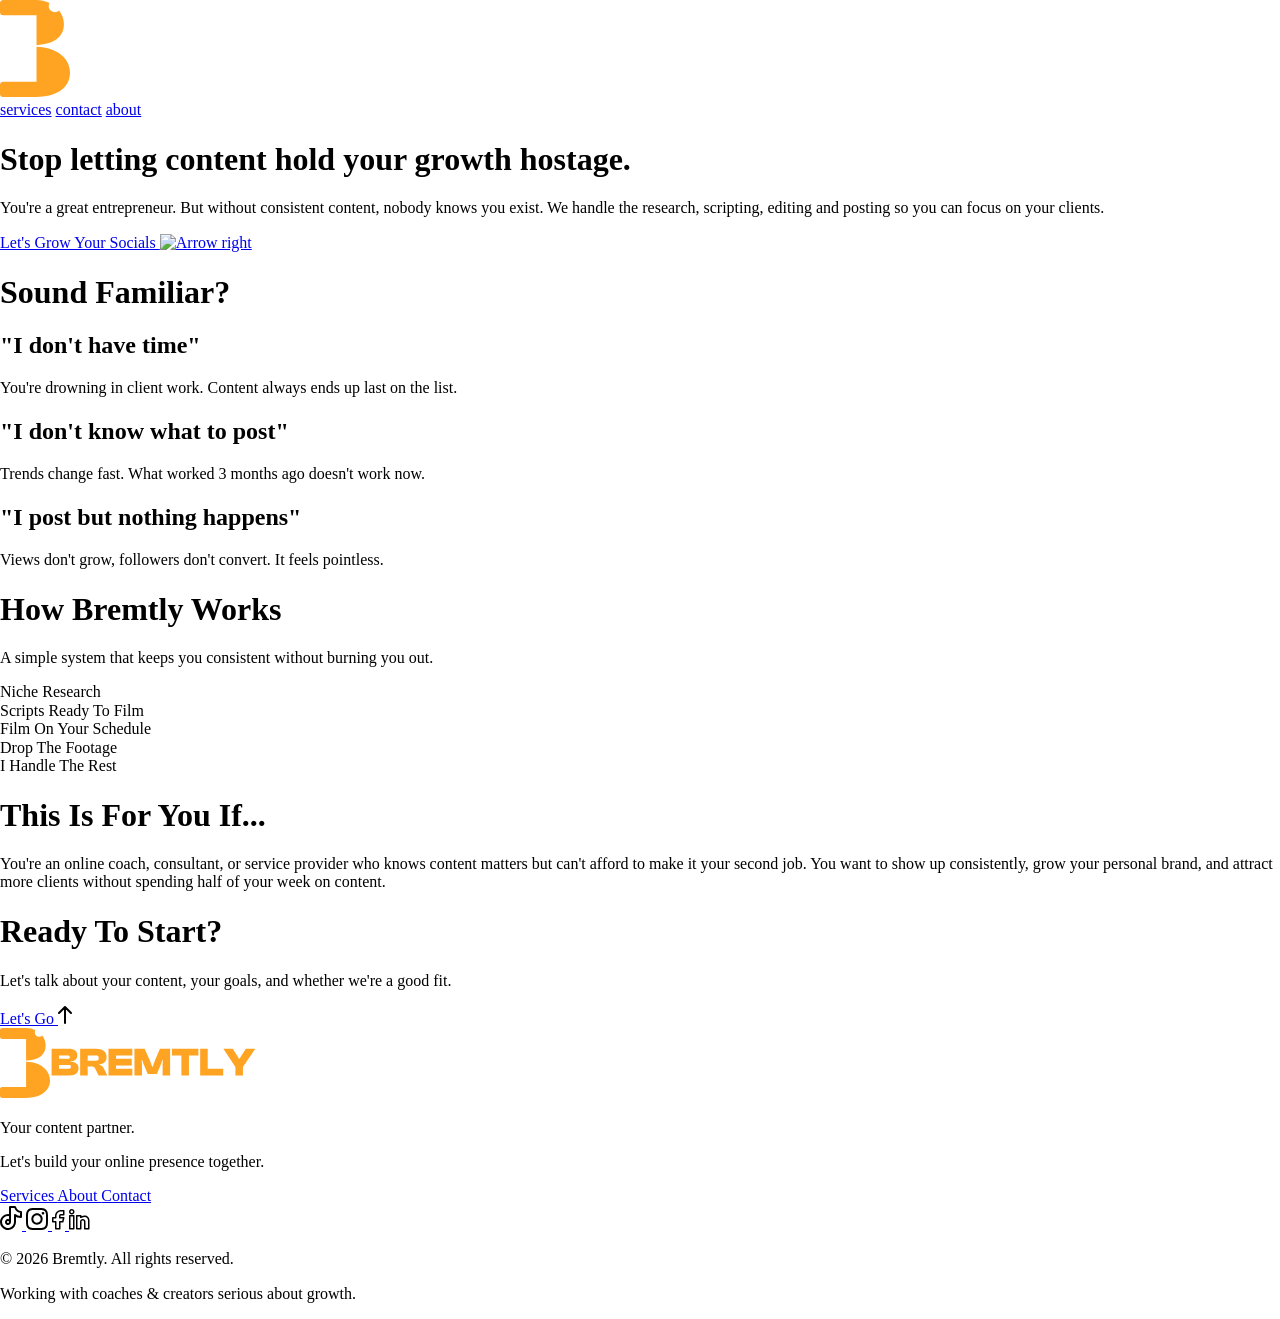
==== index.html @ 15158b9b "jsem hodne moc zmaten" ====
<!DOCTYPE html>
<html lang="cs">

<head>
    <meta charset="UTF-8">
    <meta name="viewport" content="width=device-width, initial-scale=1.0">

    <title>Bremtly Your Content Partner</title>
    <link rel="stylesheet" href="styles.css">
    <link rel="stylesheet" href="normalize.css">

</head>

<body>

    <header class="header">
            <nav class="nav">

                <a class="nav__logo" href="home.html">
                    <img src="../assets/imgs/logo/logo primary.svg" alt="Bremtly logo">
                </a>

                <div class="nav__links">
                    <a href="services.html">services</a>
                    <a href="contact.html">contact</a>
                    <a href="about.html">about</a>
                </div>

            </nav>
    </header>

    <main>

        <section class="hero">
                <div class="hero__content">

                    <h1 class="hero__title">
                        Stop letting content hold your growth hostage.
                    </h1>

                    <p class="hero__text">
                        You're a great entrepreneur. But without consistent content,
                        nobody knows you exist. We handle the research, scripting,
                        editing and posting so you can focus on your clients.
                    </p>

                    <a class="hero__button button" href="contact.html">
                        Let's Grow Your Socials <img src="../assets/imgs/icons/Vector-1.svg" alt="Arrow right">
                    </a>

                </div>

            </div>
        </section>

        <section class="problems">
            <div class="container">

                <h1 class="problems__title">
                    Sound Familiar?
                </h1>

                <div class="problems__list">

                    <article class="problem-card">

                        <h2 class="problem-card__title">
                            "I don't have time"
                        </h2>

                        <p class="problem-card__text">
                            You're drowning in client work. Content always ends up
                            last on the list.
                        </p>

                    </article>

                    <article class="problem-card">

                        <h2 class="problem-card__title">
                            "I don't know what to post"
                        </h2>

                        <p class="problem-card__text">
                            Trends change fast. What worked 3 months ago doesn't
                            work now.
                        </p>

                    </article>

                    <article class="problem-card">

                        <h2 class="problem-card__title">
                            "I post but nothing happens"
                        </h2>

                        <p class="problem-card__text">
                            Views don't grow, followers don't convert. It feels
                            pointless.
                        </p>

                    </article>

                </div>

            </div>
        </section>

        <section class="process">
            <div class="container">

                <h1 class="process__title">
                    How Bremtly Works
                </h1>

                <p class="process__subtitle">
                    A simple system that keeps you consistent without burning you out.
                </p>

                <div class="process__cards">
                    <div class="process__card">
                        Niche Research
                    </div>
                    <div class="process__card">
                        Scripts Ready To Film
                    </div>

                    <div class="process__card">
                        Film On Your Schedule
                    </div>

                    <div class="process__card">
                        Drop The Footage
                    </div>

                    <div class="process__card">
                        I Handle The Rest
                    </div>
                </div>

            </div>
        </section>

        <section class="who is this for">
            <div class="container">

                <h1 class="who is this for__title">
                    This Is For You If...
                </h1>

                <p class="who is this for__text">
                    You're an online coach, consultant, or service provider who
                    knows content matters but can't afford to make it your second
                    job. You want to show up consistently, grow your personal
                    brand, and attract more clients without spending half of your
                    week on content.
                </p>

            </div>
        </section>

        <section class="cta">
                <div class="cta__content">

                    <h1 class="cta__title">
                        Ready To Start?
                    </h1>

                    <p class="cta__text">
                        Let's talk about your content, your goals, and whether
                        we're a good fit.
                    </p>

                    <a class="cta__button button" href="contact.html">
                        Let's Go <img src="../assets/icons/Vector-1.svg" alt="Arrow right">
                    </a>

            </div>
        </section>

    </main>

    <footer class="footer">
        <div class="container">

            <div class="footer__brand">

                <img src="../assets/imgs/logo/full logo primary.svg" alt="full Bremtly logo" class="footer__logo">

                <p class="footer__tagline">
                    Your content partner.
                </p>

                <p class="footer__description">
                    Let's build your online presence together.
                </p>

            </div>

            <nav class="footer__nav">

                <a class="footer__link" href="services.html">
                    Services
                </a>

                <a class="footer__link" href="about.html">
                    About
                </a>

                <a class="footer__link" href="contact.html">
                    Contact
                </a>

            </nav>

            <div class="social media links">
                <a href="#">
                    <img src="../assets/icons/Vector-4.svg" alt="tiktok">
                </a>
                <a href="#">
                    <img src="../assets/icons/Vector.svg" alt="instagram">
                </a>
                <a href="#">
                    <img src="../assets/icons/Vector-7.svg" alt="facebook">
                </a>
                <a href="#">
                    <img src="../assets/icons/Vector-8.svg" alt="linkedin">
                </a>
            </div>

            <div class="footer__bottom">

                <p class="footer__copyright">
                    © 2026 Bremtly. All rights reserved.
                </p>

                <p class="footer__note">
                    Working with coaches & creators serious about growth.
                </p>

            </div>

        </div>
    </footer>

</body>

</html>
---- styles.css ----
@root {

}
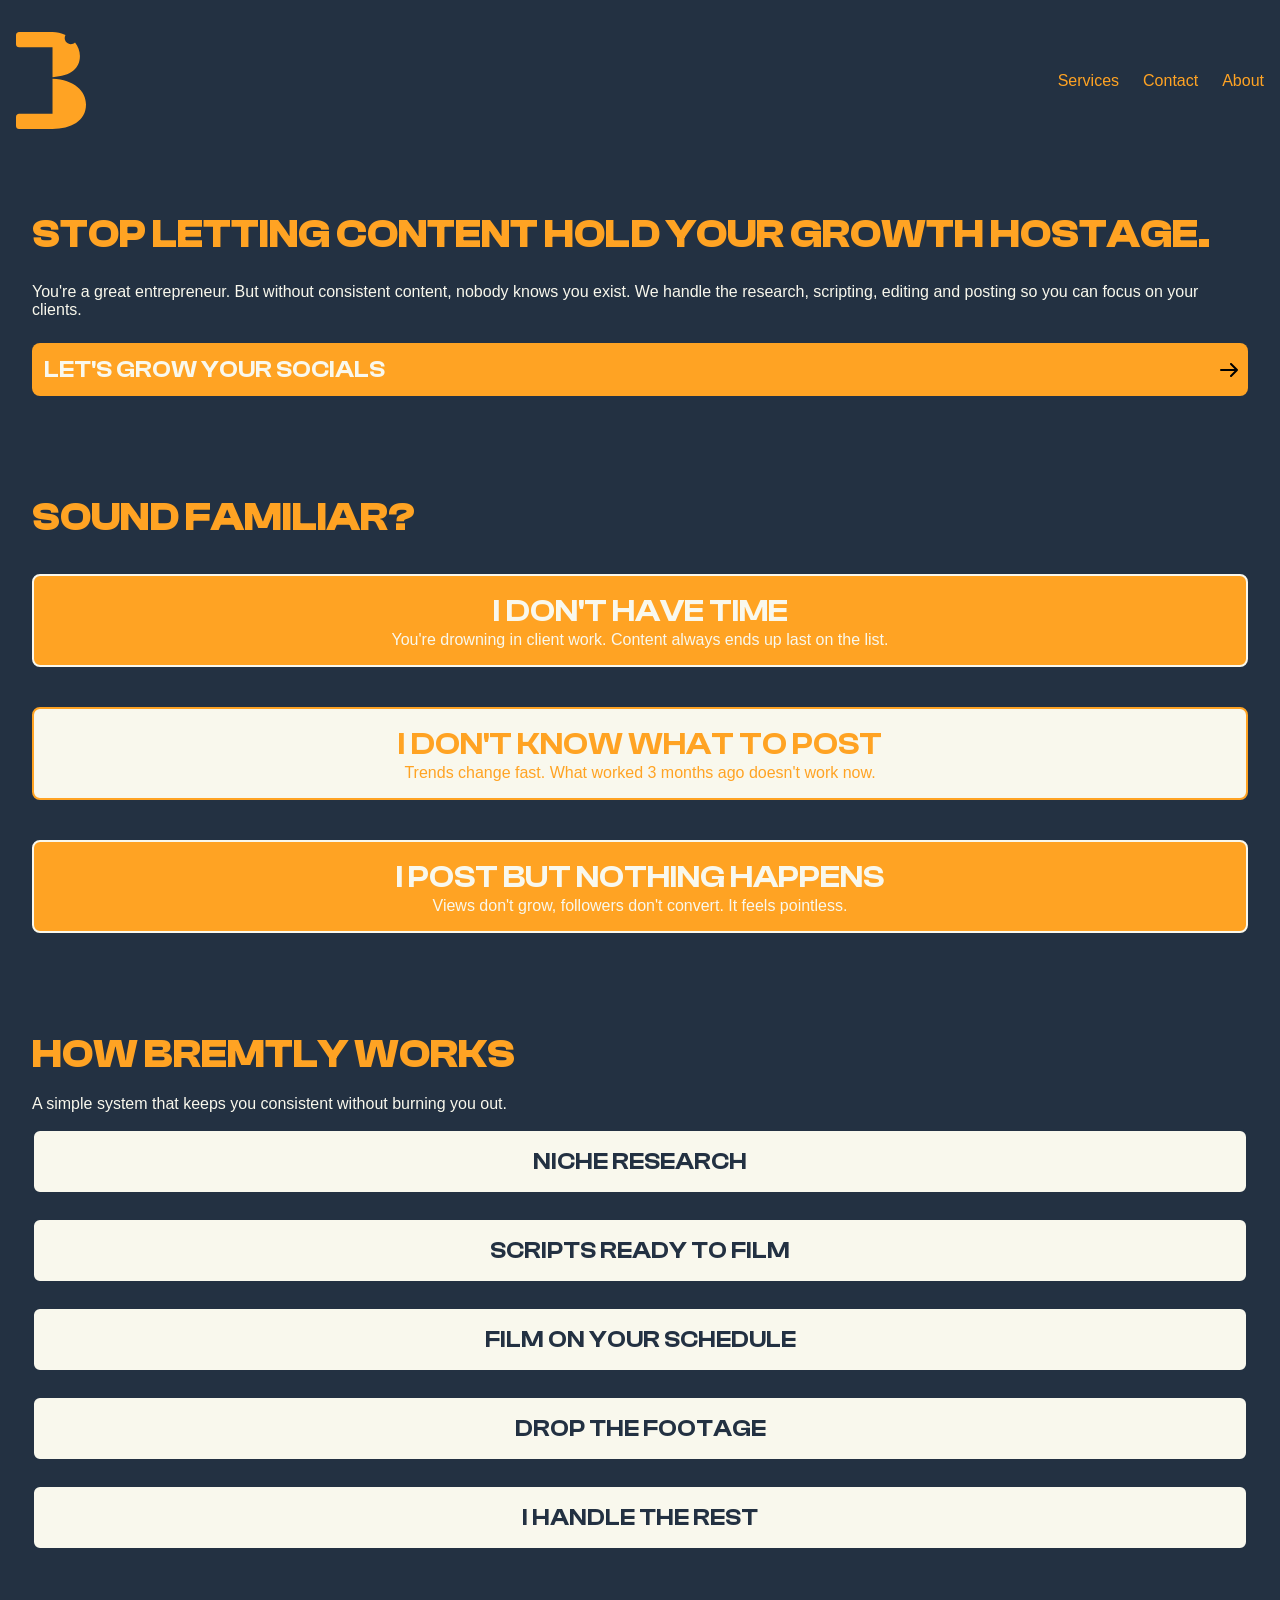
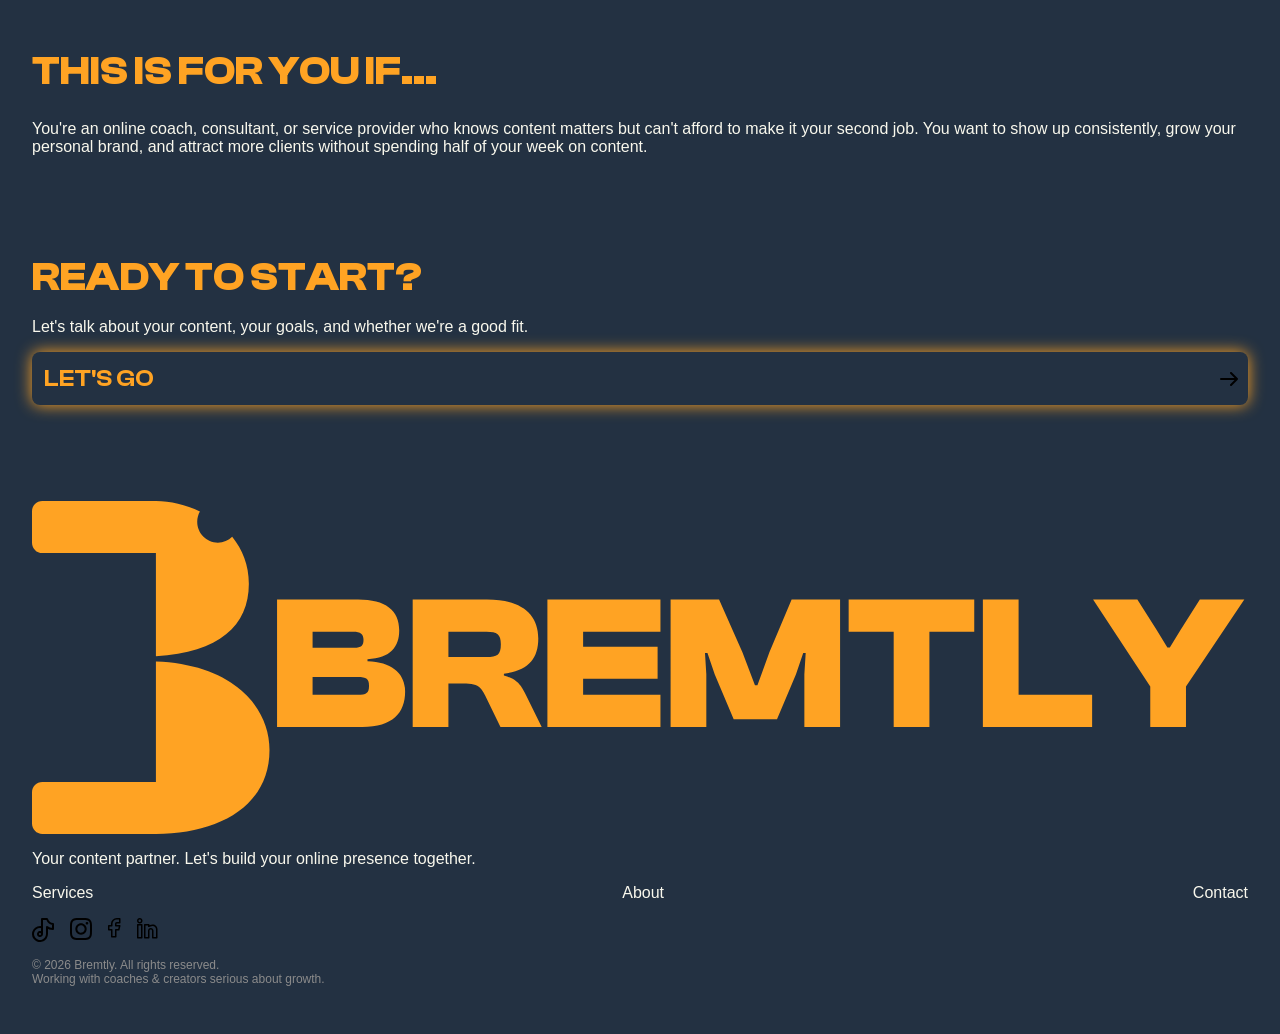
==== commit 0153c07a: "hodne veci" ====
--- a/index.html
+++ b/index.html
@@ -4,245 +4,98 @@
 <head>
     <meta charset="UTF-8">
     <meta name="viewport" content="width=device-width, initial-scale=1.0">
-
-    <title>Bremtly Your Content Partner</title>
+    <title>Bremtly</title>
     <link rel="stylesheet" href="styles.css">
-    <link rel="stylesheet" href="normalize.css">
-
 </head>
 
 <body>
-
-    <header class="header">
-            <nav class="nav">
-
-                <a class="nav__logo" href="home.html">
-                    <img src="../assets/imgs/logo/logo primary.svg" alt="Bremtly logo">
-                </a>
-
-                <div class="nav__links">
-                    <a href="services.html">services</a>
-                    <a href="contact.html">contact</a>
-                    <a href="about.html">about</a>
-                </div>
-
-            </nav>
+    <header class="navbar">
+        <a class="brand" href="index.html">
+            <img class="brand__logo" src="assets/imgs/logo/logo primary.svg" alt="Bremtly logo">
+        </a>
+        <nav class="main-nav">
+            <a class="main-nav__link" href="services.html">Services</a>
+            <a class="main-nav__link" href="contact.html">Contact</a>
+            <a class="main-nav__link" href="about.html">About</a>
+        </nav>
     </header>
 
-    <main>
-
+    <main class="main">
         <section class="hero">
-                <div class="hero__content">
-
-                    <h1 class="hero__title">
-                        Stop letting content hold your growth hostage.
-                    </h1>
-
-                    <p class="hero__text">
-                        You're a great entrepreneur. But without consistent content,
-                        nobody knows you exist. We handle the research, scripting,
-                        editing and posting so you can focus on your clients.
-                    </p>
-
-                    <a class="hero__button button" href="contact.html">
-                        Let's Grow Your Socials <img src="../assets/imgs/icons/Vector-1.svg" alt="Arrow right">
-                    </a>
-
-                </div>
-
-            </div>
+            <h1 class="hero__title">Stop letting content hold your growth hostage.</h1>
+            <p class="hero__text">You're a great entrepreneur. But without consistent content, nobody knows you exist. We handle the research, scripting, editing and posting so you can focus on your clients.</p>
+            <a class="button button--primary" href="contact.html">
+                <span class="button__text">Let's Grow Your Socials</span>
+                <img class="button__icon" src="assets/icons/Vector-1.svg" alt="Arrow right">
+            </a>
         </section>
 
         <section class="problems">
-            <div class="container">
-
-                <h1 class="problems__title">
-                    Sound Familiar?
-                </h1>
-
-                <div class="problems__list">
-
-                    <article class="problem-card">
-
-                        <h2 class="problem-card__title">
-                            "I don't have time"
-                        </h2>
-
-                        <p class="problem-card__text">
-                            You're drowning in client work. Content always ends up
-                            last on the list.
-                        </p>
-
-                    </article>
-
-                    <article class="problem-card">
-
-                        <h2 class="problem-card__title">
-                            "I don't know what to post"
-                        </h2>
-
-                        <p class="problem-card__text">
-                            Trends change fast. What worked 3 months ago doesn't
-                            work now.
-                        </p>
-
-                    </article>
-
-                    <article class="problem-card">
-
-                        <h2 class="problem-card__title">
-                            "I post but nothing happens"
-                        </h2>
-
-                        <p class="problem-card__text">
-                            Views don't grow, followers don't convert. It feels
-                            pointless.
-                        </p>
-
-                    </article>
-
-                </div>
-
+            <h1 class="section__title">Sound Familiar?</h1>
+            <div class="problems__grid">
+                <article class="card card--primary">
+                    <h2 class="card__title">I don't have time</h2>
+                    <p class="card__text">You're drowning in client work. Content always ends up last on the list.</p>
+                </article>
+                <article class="card card--secondary">
+                    <h2 class="card__title">I don't know what to post</h2>
+                    <p class="card__text">Trends change fast. What worked 3 months ago doesn't work now.</p>
+                </article>
+                <article class="card card--primary">
+                    <h2 class="card__title">I post but nothing happens</h2>
+                    <p class="card__text">Views don't grow, followers don't convert. It feels pointless.</p>
+                </article>
             </div>
         </section>
 
         <section class="process">
-            <div class="container">
-
-                <h1 class="process__title">
-                    How Bremtly Works
-                </h1>
-
-                <p class="process__subtitle">
-                    A simple system that keeps you consistent without burning you out.
-                </p>
-
-                <div class="process__cards">
-                    <div class="process__card">
-                        Niche Research
-                    </div>
-                    <div class="process__card">
-                        Scripts Ready To Film
-                    </div>
-
-                    <div class="process__card">
-                        Film On Your Schedule
-                    </div>
-
-                    <div class="process__card">
-                        Drop The Footage
-                    </div>
-
-                    <div class="process__card">
-                        I Handle The Rest
-                    </div>
-                </div>
-
+            <h1 class="section__title">How Bremtly Works</h1>
+            <p class="section__subtitle">A simple system that keeps you consistent without burning you out.</p>
+            <div class="process__layout">
+                <div class="card card--bg"><h3 class="card__title">Niche Research</h3></div>
+                <div class="card card--bg"><h3 class="card__title">Scripts Ready To Film</h3></div>
+                <div class="card card--bg"><h3 class="card__title">Film On Your Schedule</h3></div>
+                <div class="card card--bg"><h3 class="card__title">Drop The Footage</h3></div>
+                <div class="card card--bg"><h3 class="card__title">I Handle The Rest</h3></div>
             </div>
         </section>
 
-        <section class="who is this for">
-            <div class="container">
-
-                <h1 class="who is this for__title">
-                    This Is For You If...
-                </h1>
-
-                <p class="who is this for__text">
-                    You're an online coach, consultant, or service provider who
-                    knows content matters but can't afford to make it your second
-                    job. You want to show up consistently, grow your personal
-                    brand, and attract more clients without spending half of your
-                    week on content.
-                </p>
-
-            </div>
+        <section class="audience">
+            <h1 class="section__title">This Is For You If...</h1>
+            <p class="audience__text">You're an online coach, consultant, or service provider who knows content matters but can't afford to make it your second job. You want to show up consistently, grow your personal brand, and attract more clients without spending half of your week on content.</p>
         </section>
 
         <section class="cta">
-                <div class="cta__content">
-
-                    <h1 class="cta__title">
-                        Ready To Start?
-                    </h1>
-
-                    <p class="cta__text">
-                        Let's talk about your content, your goals, and whether
-                        we're a good fit.
-                    </p>
-
-                    <a class="cta__button button" href="contact.html">
-                        Let's Go <img src="../assets/icons/Vector-1.svg" alt="Arrow right">
-                    </a>
-
-            </div>
+            <h1 class="cta__title">Ready To Start?</h1>
+            <p class="cta__text">Let's talk about your content, your goals, and whether we're a good fit.</p>
+            <a class="button button--bg" href="contact.html">
+                <span class="button__text">Let's Go</span>
+                <img class="button__icon" src="assets/icons/Vector-1.svg" alt="Arrow right">
+            </a>
         </section>
-
     </main>
 
     <footer class="footer">
-        <div class="container">
-
-            <div class="footer__brand">
-
-                <img src="../assets/imgs/logo/full logo primary.svg" alt="full Bremtly logo" class="footer__logo">
-
-                <p class="footer__tagline">
-                    Your content partner.
-                </p>
-
-                <p class="footer__description">
-                    Let's build your online presence together.
-                </p>
-
-            </div>
-
-            <nav class="footer__nav">
-
-                <a class="footer__link" href="services.html">
-                    Services
-                </a>
-
-                <a class="footer__link" href="about.html">
-                    About
-                </a>
-
-                <a class="footer__link" href="contact.html">
-                    Contact
-                </a>
-
-            </nav>
-
-            <div class="social media links">
-                <a href="#">
-                    <img src="../assets/icons/Vector-4.svg" alt="tiktok">
-                </a>
-                <a href="#">
-                    <img src="../assets/icons/Vector.svg" alt="instagram">
-                </a>
-                <a href="#">
-                    <img src="../assets/icons/Vector-7.svg" alt="facebook">
-                </a>
-                <a href="#">
-                    <img src="../assets/icons/Vector-8.svg" alt="linkedin">
-                </a>
-            </div>
-
-            <div class="footer__bottom">
-
-                <p class="footer__copyright">
-                    © 2026 Bremtly. All rights reserved.
-                </p>
-
-                <p class="footer__note">
-                    Working with coaches & creators serious about growth.
-                </p>
-
-            </div>
-
+        <div class="footer-brand">
+            <img class="footer-brand__logo" src="assets/imgs/logo/full logo primary.svg" alt="Bremtly full logo">
+            <p class="footer-brand__tagline">Your content partner. Let's build your online presence together.</p>
+        </div>
+        <nav class="footer-nav">
+            <a class="footer-nav__link" href="services.html">Services</a>
+            <a class="footer-nav__link" href="about.html">About</a>
+            <a class="footer-nav__link" href="contact.html">Contact</a>
+        </nav>
+        <div class="social-links">
+            <a class="social-links__item" href="#"><img src="assets/icons/Vector-4.svg" alt="TikTok"></a>
+            <a class="social-links__item" href="#"><img src="assets/icons/Vector.svg" alt="Instagram"></a>
+            <a class="social-links__item" href="#"><img src="assets/icons/Vector-7.svg" alt="Facebook"></a>
+            <a class="social-links__item" href="#"><img src="assets/icons/Vector-8.svg" alt="LinkedIn"></a>
+        </div>
+        <div class="footer-bottom">
+            <p class="footer-bottom__copyright">© 2026 Bremtly. All rights reserved.</p>
+            <p class="footer-bottom__note">Working with coaches & creators serious about growth.</p>
         </div>
     </footer>
-
 </body>
 
 </html>
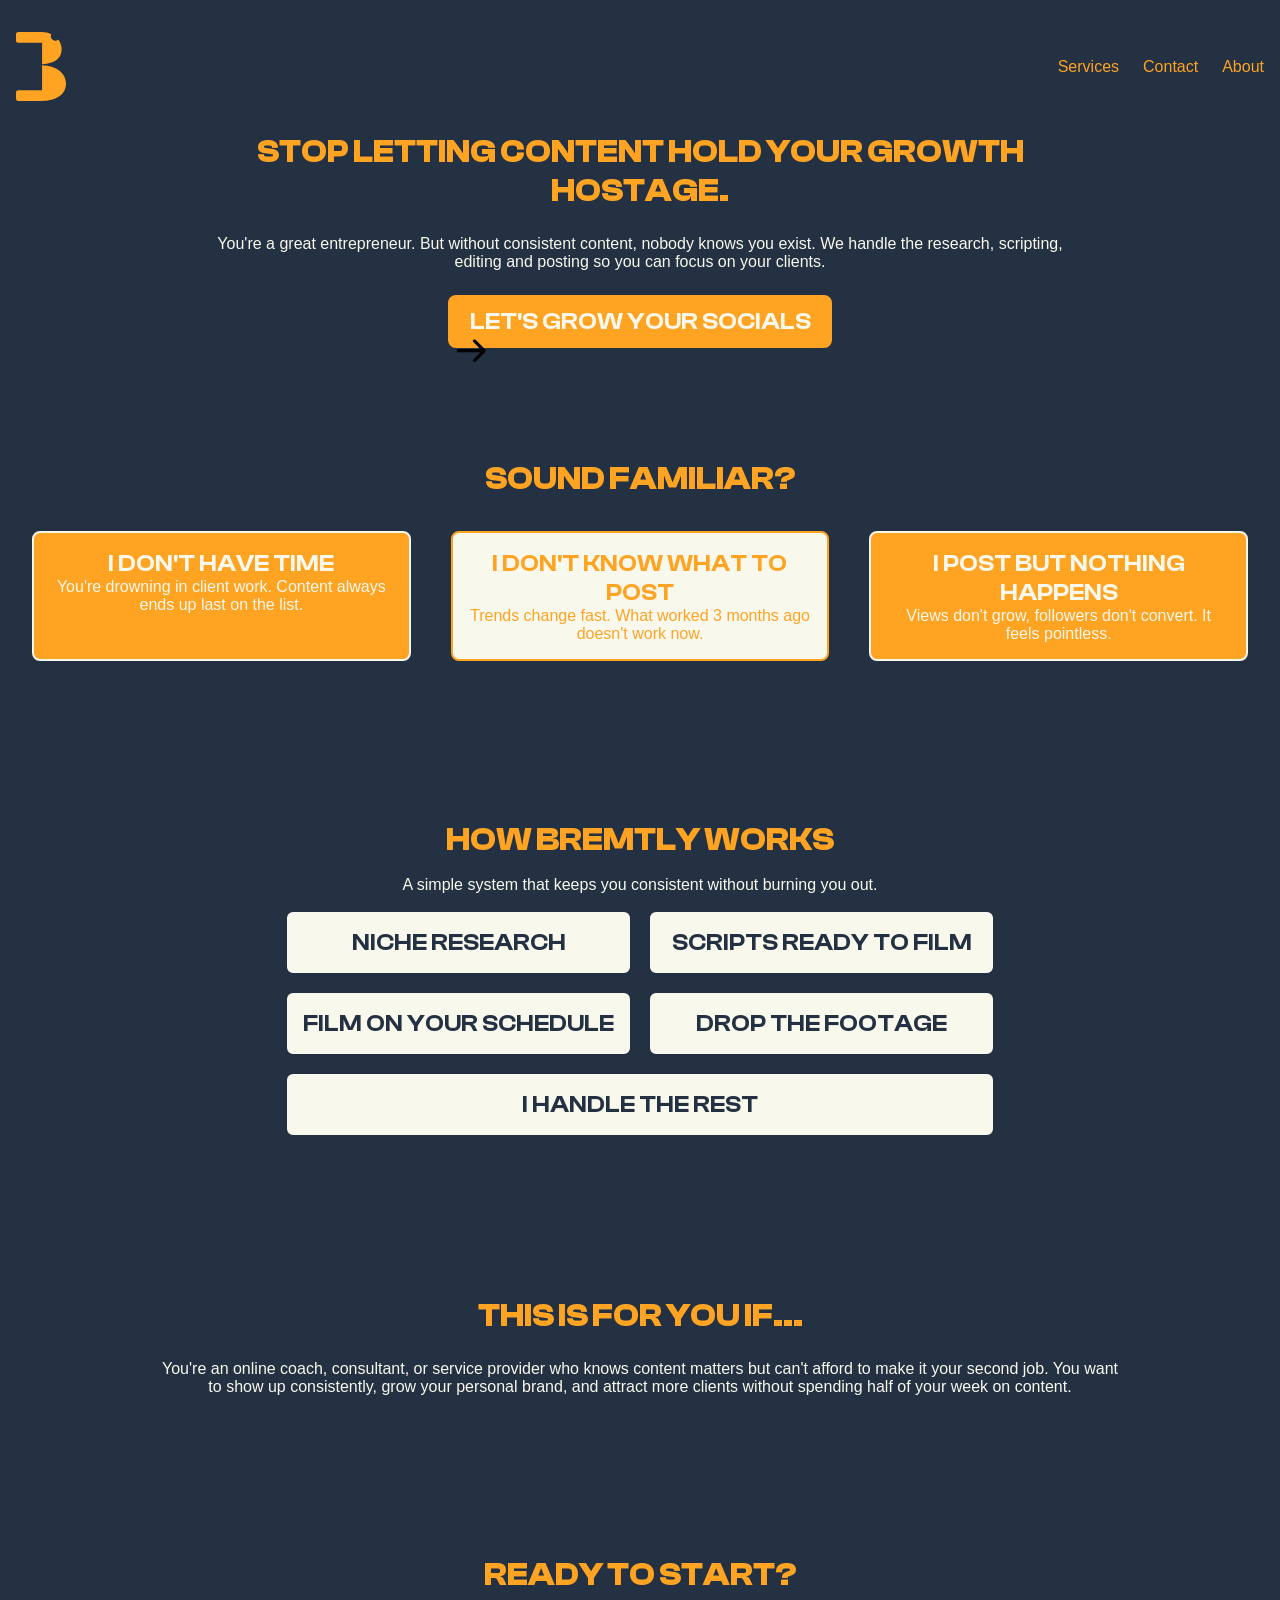
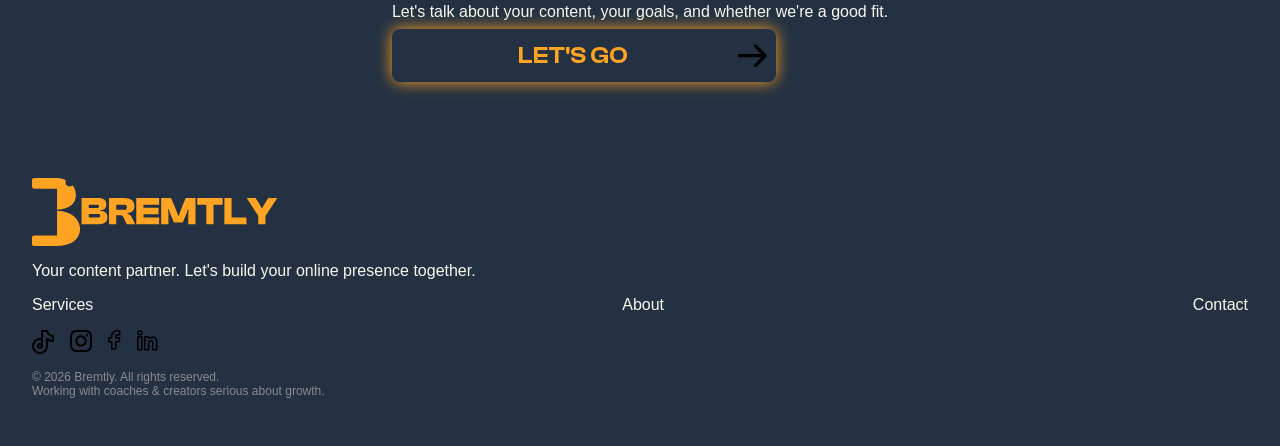
==== commit 0afdb401: "nojo" ====
--- a/index.html
+++ b/index.html
@@ -6,6 +6,13 @@
     <meta name="viewport" content="width=device-width, initial-scale=1.0">
     <title>Bremtly</title>
     <link rel="stylesheet" href="styles.css">
+
+    <link rel="icon" type="image/png" href="assets\imgs\favicon\favicon-96x96.png" sizes="96x96" />
+<link rel="icon" type="image/svg+xml" href="assets\imgs\favicon\favicon.svg" />
+<link rel="shortcut icon" href="assets\imgs\favicon\favicon.ico" />
+<link rel="apple-touch-icon" sizes="180x180" href="assets\imgs\favicon\apple-touch-icon.png" />
+<meta name="apple-mobile-web-app-title" content="bremtly" />
+<link rel="manifest" href="assets\imgs\favicon\site.webmanifest" />
 </head>
 
 <body>
@@ -22,7 +29,7 @@
 
     <main class="main">
         <section class="hero">
-            <h1 class="hero__title">Stop letting content hold your growth hostage.</h1>
+            <p class="hero__title heading">Stop letting content hold your growth hostage.</p>
             <p class="hero__text">You're a great entrepreneur. But without consistent content, nobody knows you exist. We handle the research, scripting, editing and posting so you can focus on your clients.</p>
             <a class="button button--primary" href="contact.html">
                 <span class="button__text">Let's Grow Your Socials</span>
@@ -31,42 +38,42 @@
         </section>
 
         <section class="problems">
-            <h1 class="section__title">Sound Familiar?</h1>
+            <p class="section__title heading">Sound Familiar?</p>
             <div class="problems__grid">
                 <article class="card card--primary">
-                    <h2 class="card__title">I don't have time</h2>
+                    <p class="card__title subheading">I don't have time</p>
                     <p class="card__text">You're drowning in client work. Content always ends up last on the list.</p>
                 </article>
                 <article class="card card--secondary">
-                    <h2 class="card__title">I don't know what to post</h2>
+                    <p class="card__title subheading">I don't know what to post</p>
                     <p class="card__text">Trends change fast. What worked 3 months ago doesn't work now.</p>
                 </article>
                 <article class="card card--primary">
-                    <h2 class="card__title">I post but nothing happens</h2>
+                    <p class="card__title subheading">I post but nothing happens</p>
                     <p class="card__text">Views don't grow, followers don't convert. It feels pointless.</p>
                 </article>
             </div>
         </section>
 
         <section class="process">
-            <h1 class="section__title">How Bremtly Works</h1>
+            <p class="section__title heading">How Bremtly Works</p>
             <p class="section__subtitle">A simple system that keeps you consistent without burning you out.</p>
             <div class="process__layout">
-                <div class="card card--bg"><h3 class="card__title">Niche Research</h3></div>
-                <div class="card card--bg"><h3 class="card__title">Scripts Ready To Film</h3></div>
-                <div class="card card--bg"><h3 class="card__title">Film On Your Schedule</h3></div>
-                <div class="card card--bg"><h3 class="card__title">Drop The Footage</h3></div>
-                <div class="card card--bg"><h3 class="card__title">I Handle The Rest</h3></div>
+                <div class="card card--bg"><p class="card__title subheading">Niche Research</p></div>
+                <div class="card card--bg"><p class="card__title subheading">Scripts Ready To Film</p></div>
+                <div class="card card--bg"><p class="card__title subheading">Film On Your Schedule</p></div>
+                <div class="card card--bg"><p class="card__title subheading">Drop The Footage</p></div>
+                <div class="card card--bg desktop-only-card"><p class="card__title subheading">I Handle The Rest</p></div>
             </div>
         </section>
 
         <section class="audience">
-            <h1 class="section__title">This Is For You If...</h1>
+            <p class="section__title heading">This Is For You If...</p>
             <p class="audience__text">You're an online coach, consultant, or service provider who knows content matters but can't afford to make it your second job. You want to show up consistently, grow your personal brand, and attract more clients without spending half of your week on content.</p>
         </section>
 
         <section class="cta">
-            <h1 class="cta__title">Ready To Start?</h1>
+            <p class="cta__title heading">Ready To Start?</p>
             <p class="cta__text">Let's talk about your content, your goals, and whether we're a good fit.</p>
             <a class="button button--bg" href="contact.html">
                 <span class="button__text">Let's Go</span>
